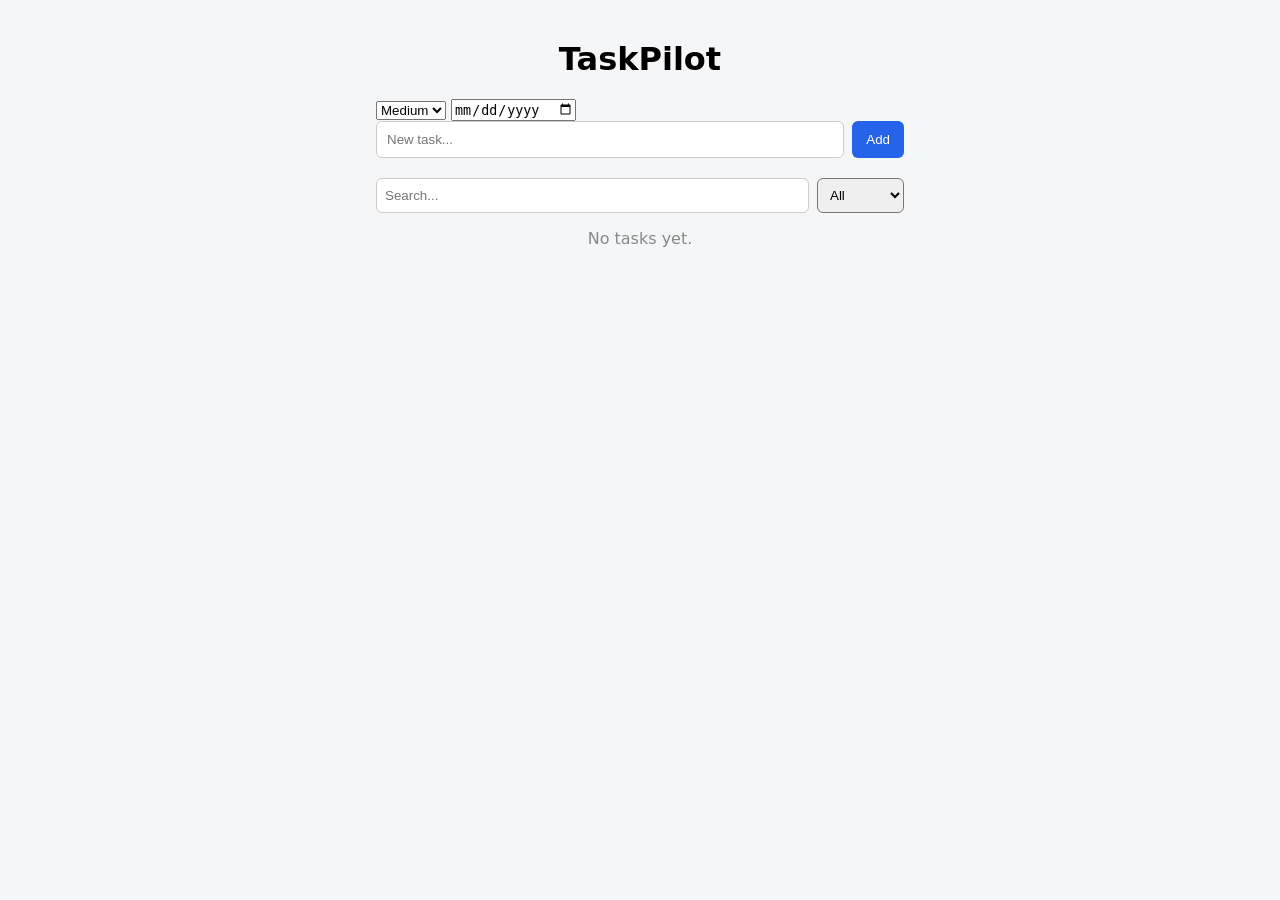
==== frontend/index.html @ f58e78ea "chore: move frontend to project root" ====
<!DOCTYPE html>
<html lang="en">
<head>
  <meta charset="UTF-8">
  <meta name="viewport" content="width=device-width, initial-scale=1.0">
  <title>TaskPilot</title>
  <link rel="stylesheet" href="style.css">
</head>
<body>
  <main class="container">
    <h1>TaskPilot</h1>
    <select id="priority">
        <option value="low">Low</option>
        <option value="medium" selected>Medium</option>
        <option value="high">High</option>
    </select>
    <input id="due" type="date">
    <form id="add-form" class="add-form">
      <input id="title" type="text" placeholder="New task..." required>
      <button type="submit">Add</button>
    </form>
    <div class="toolbar">
      <input id="search" type="text" placeholder="Search...">
      <select id="status">
        <option value="">All</option>
        <option value="pending">Pending</option>
        <option value="done">Done</option>
      </select>
    </div>
    <ul id="task-list" class="task-list"></ul>
    <p id="empty" class="empty">No tasks yet.</p>
  </main>
  <script src="js/api.js"></script>
  <script src="js/app.js"></script>
</body>
</html>
---- frontend/style.css ----
* { box-sizing: border-box; }
body { font-family: system-ui, sans-serif; background: #f4f6f8; margin: 0; }
.container { max-width: 560px; margin: 40px auto; padding: 0 16px; }
h1 { text-align: center; }
.add-form { display: flex; flex-wrap: wrap; gap: 8px; margin-bottom: 20px; }
.badge { font-size: 12px; padding: 2px 8px; border-radius: 999px; text-transform: capitalize; }
.badge.high { background: #fee2e2; color: #b91c1c; }
.badge.medium { background: #fef3c7; color: #b45309; }
.badge.low { background: #dcfce7; color: #15803d; }
small { color: #666; }
.add-form input { flex: 1; padding: 10px; border: 1px solid #ccc; border-radius: 6px; }
button { padding: 10px 14px; border: 0; border-radius: 6px; background: #2563eb; color: #fff; cursor: pointer; }
.task-list { list-style: none; padding: 0; margin: 0; }
.task { display: flex; align-items: center; gap: 10px; background: #fff; padding: 12px; margin-bottom: 8px; border-radius: 8px; }
.task .title { flex: 1; }
.task.done .title { text-decoration: line-through; color: #888; }
.empty { text-align: center; color: #888; }
.toolbar { display: flex; gap: 8px; margin-bottom: 12px; }
.toolbar input { flex: 1; padding: 8px; border: 1px solid #ccc; border-radius: 6px; }
.toolbar select { padding: 8px; border-radius: 6px; }
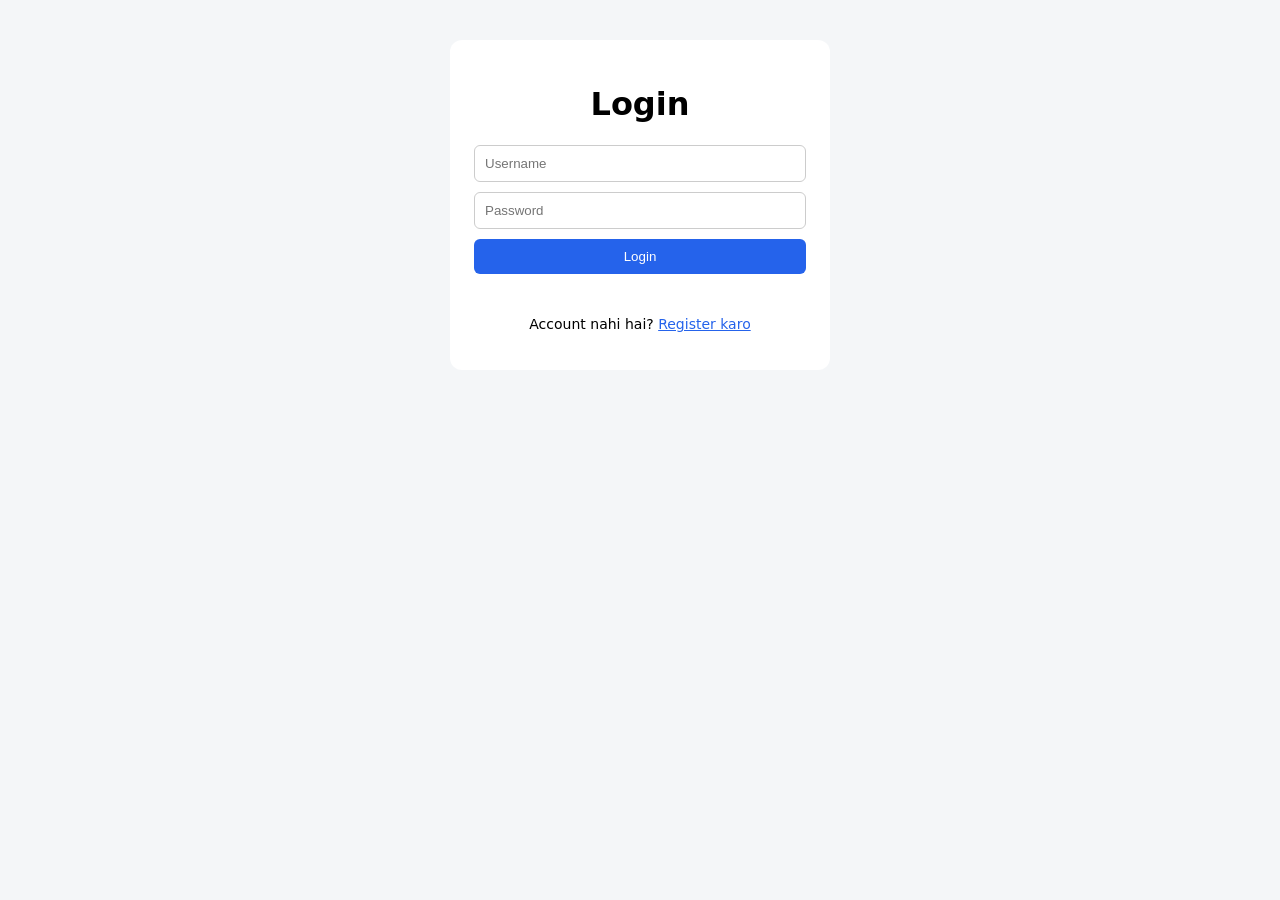
==== commit 70423ab2: "feat(frontend): protect tasks page and add layout" ====
--- a/frontend/index.html
+++ b/frontend/index.html
@@ -8,7 +8,13 @@
 </head>
 <body>
   <main class="container">
-    <h1>TaskPilot</h1>
+        <header class="topbar">
+      <h1>TaskPilot</h1>
+      <div>
+        <span id="user"></span>
+        <button id="logout" type="button">Logout</button>
+      </div>
+    </header>
     <select id="priority">
         <option value="low">Low</option>
         <option value="medium" selected>Medium</option>
@@ -30,6 +36,7 @@
     <ul id="task-list" class="task-list"></ul>
     <p id="empty" class="empty">No tasks yet.</p>
   </main>
+  <script src="js/auth.js"></script>
   <script src="js/api.js"></script>
   <script src="js/app.js"></script>
 </body>
--- a/frontend/style.css
+++ b/frontend/style.css
@@ -17,4 +17,13 @@
 .empty { text-align: center; color: #888; }
 .toolbar { display: flex; gap: 8px; margin-bottom: 12px; }
 .toolbar input { flex: 1; padding: 8px; border: 1px solid #ccc; border-radius: 6px; }
-.toolbar select { padding: 8px; border-radius: 6px; }+.toolbar select { padding: 8px; border-radius: 6px; }
+.auth-card { max-width: 380px; background: #fff; padding: 24px; border-radius: 12px; }
+.auth-form { display: flex; flex-direction: column; gap: 10px; }
+.auth-form input { padding: 10px; border: 1px solid #ccc; border-radius: 6px; }
+.error { color: #b91c1c; font-size: 14px; min-height: 18px; margin: 0; }
+.switch { text-align: center; font-size: 14px; }
+.switch a { color: #2563eb; }
+.topbar { display: flex; justify-content: space-between; align-items: center; }
+.topbar div { display: flex; align-items: center; gap: 10px; }
+#logout { background: #6b7280; padding: 6px 12px; }
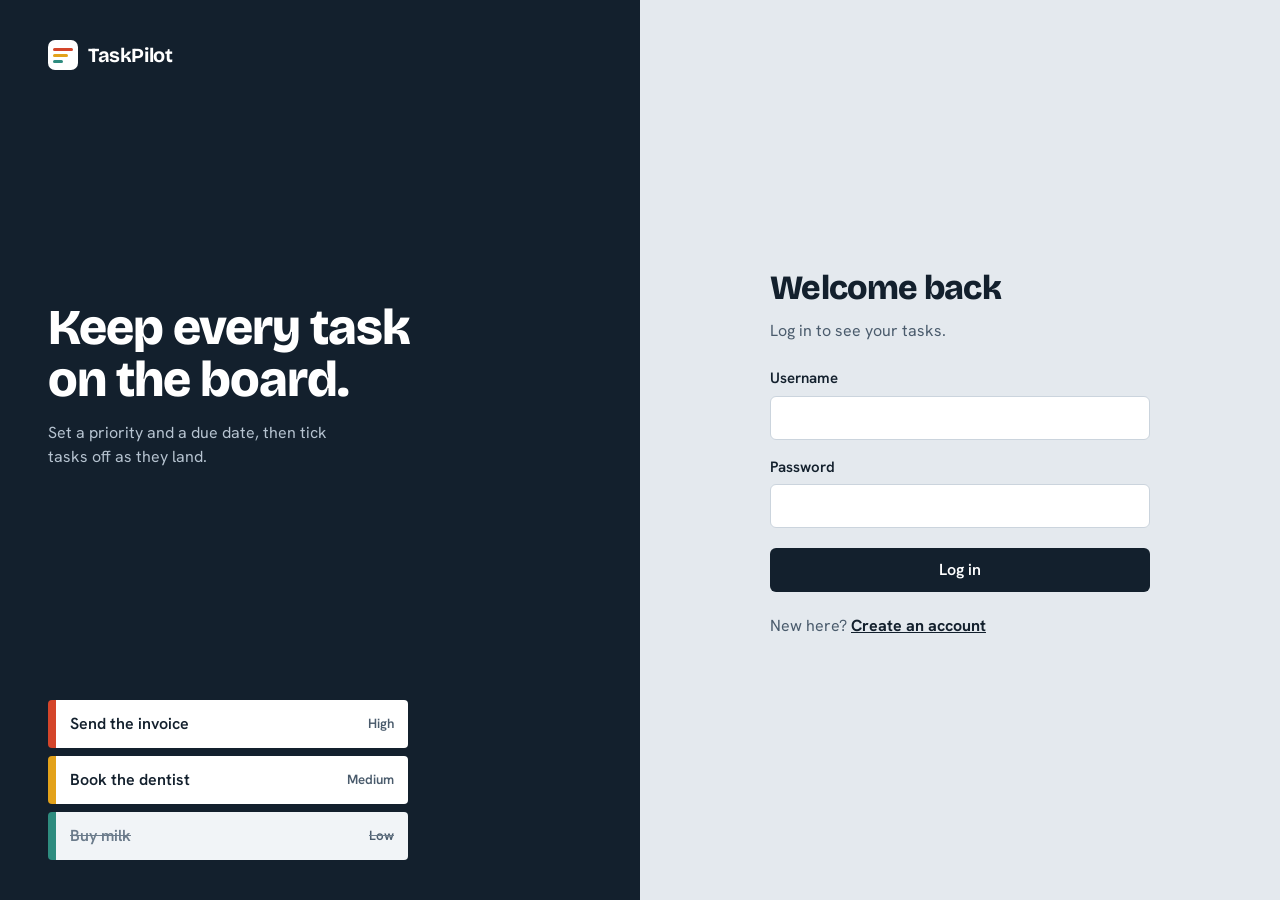
==== commit 0990bb2c: "feat(frontend): redesign UI with flight-strip task list" ====
--- a/frontend/index.html
+++ b/frontend/index.html
@@ -4,40 +4,58 @@
   <meta charset="UTF-8">
   <meta name="viewport" content="width=device-width, initial-scale=1.0">
   <title>TaskPilot</title>
+  <link rel="preconnect" href="https://fonts.googleapis.com">
+  <link rel="preconnect" href="https://fonts.gstatic.com" crossorigin>
+  <link href="https://fonts.googleapis.com/css2?family=Bricolage+Grotesque:opsz,wght@12..96,700;12..96,800&family=Hanken+Grotesk:wght@400;500;600;700&display=swap" rel="stylesheet">
   <link rel="stylesheet" href="style.css">
 </head>
 <body>
   <main class="container">
-        <header class="topbar">
-      <h1>TaskPilot</h1>
-      <div>
+    <header class="topbar">
+      <div class="brand"><span class="mark" aria-hidden="true"><i></i><i></i><i></i></span>TaskPilot</div>
+      <div class="topbar-user">
         <span id="user"></span>
-        <button id="logout" type="button">Logout</button>
+        <button id="logout" class="btn btn-ghost" type="button">Log out</button>
       </div>
     </header>
-    <select id="priority">
+
+    <section class="intro">
+      <h1 id="greeting">Your tasks</h1>
+      <p id="summary" class="summary" aria-live="polite"></p>
+    </section>
+
+    <form id="add-form" class="add-form">
+      <input id="title" class="field" type="text" placeholder="What needs doing?" aria-label="Task title" required>
+      <select id="priority" class="field" aria-label="Priority">
         <option value="low">Low</option>
         <option value="medium" selected>Medium</option>
         <option value="high">High</option>
-    </select>
-    <input id="due" type="date">
-    <form id="add-form" class="add-form">
-      <input id="title" type="text" placeholder="New task..." required>
-      <button type="submit">Add</button>
+      </select>
+      <input id="due" class="field" type="date" aria-label="Due date">
+      <button type="submit" class="btn">Add task</button>
     </form>
+
     <div class="toolbar">
-      <input id="search" type="text" placeholder="Search...">
-      <select id="status">
-        <option value="">All</option>
-        <option value="pending">Pending</option>
-        <option value="done">Done</option>
-      </select>
+      <div class="search-wrap">
+        <svg viewBox="0 0 24 24" fill="none" stroke="currentColor" stroke-width="2" stroke-linecap="round" aria-hidden="true"><circle cx="11" cy="11" r="7"/><path d="M20 20l-3.5-3.5"/></svg>
+        <input id="search" class="field" type="search" placeholder="Search tasks" aria-label="Search tasks">
+      </div>
+      <div class="segmented" role="group" aria-label="Filter by status">
+        <button type="button" data-status="" aria-pressed="true">All</button>
+        <button type="button" data-status="pending" aria-pressed="false">Pending</button>
+        <button type="button" data-status="done" aria-pressed="false">Done</button>
+      </div>
+      <input id="status" type="hidden" value="">
     </div>
+
     <ul id="task-list" class="task-list"></ul>
-    <p id="empty" class="empty">No tasks yet.</p>
+    <p id="empty" class="empty">No tasks yet. Add your first task above.</p>
   </main>
+
+  <div id="toast" class="toast" role="status"></div>
+
   <script src="js/auth.js"></script>
   <script src="js/api.js"></script>
   <script src="js/app.js"></script>
 </body>
-</html>+</html>
--- a/frontend/style.css
+++ b/frontend/style.css
@@ -1,29 +1,367 @@
+/* TaskPilot UI: tasks are drawn as flight strips, one row per task,
+   with a coloured edge for priority. */
+
+:root {
+  --bg: #e4e9ee;
+  --surface: #ffffff;
+  --ink: #13202d;
+  --ink-2: #4a5b6c;
+  --line: #cbd4dd;
+  --navy: #13202d;
+  --navy-2: #1e3042;
+  --high: #d4452a;
+  --high-ink: #a62f18;
+  --high-wash: #fbe9e5;
+  --med: #e3a21a;
+  --med-ink: #7d5200;
+  --low: #2e8c7f;
+  --low-ink: #1c6358;
+  --focus: #2457d6;
+  --radius: 6px;
+  --font-display: "Bricolage Grotesque", "Hanken Grotesk", system-ui, sans-serif;
+  --font-body: "Hanken Grotesk", system-ui, -apple-system, "Segoe UI", sans-serif;
+}
+
 * { box-sizing: border-box; }
-body { font-family: system-ui, sans-serif; background: #f4f6f8; margin: 0; }
-.container { max-width: 560px; margin: 40px auto; padding: 0 16px; }
-h1 { text-align: center; }
-.add-form { display: flex; flex-wrap: wrap; gap: 8px; margin-bottom: 20px; }
-.badge { font-size: 12px; padding: 2px 8px; border-radius: 999px; text-transform: capitalize; }
-.badge.high { background: #fee2e2; color: #b91c1c; }
-.badge.medium { background: #fef3c7; color: #b45309; }
-.badge.low { background: #dcfce7; color: #15803d; }
-small { color: #666; }
-.add-form input { flex: 1; padding: 10px; border: 1px solid #ccc; border-radius: 6px; }
-button { padding: 10px 14px; border: 0; border-radius: 6px; background: #2563eb; color: #fff; cursor: pointer; }
-.task-list { list-style: none; padding: 0; margin: 0; }
-.task { display: flex; align-items: center; gap: 10px; background: #fff; padding: 12px; margin-bottom: 8px; border-radius: 8px; }
-.task .title { flex: 1; }
-.task.done .title { text-decoration: line-through; color: #888; }
-.empty { text-align: center; color: #888; }
-.toolbar { display: flex; gap: 8px; margin-bottom: 12px; }
-.toolbar input { flex: 1; padding: 8px; border: 1px solid #ccc; border-radius: 6px; }
-.toolbar select { padding: 8px; border-radius: 6px; }
-.auth-card { max-width: 380px; background: #fff; padding: 24px; border-radius: 12px; }
-.auth-form { display: flex; flex-direction: column; gap: 10px; }
-.auth-form input { padding: 10px; border: 1px solid #ccc; border-radius: 6px; }
-.error { color: #b91c1c; font-size: 14px; min-height: 18px; margin: 0; }
-.switch { text-align: center; font-size: 14px; }
-.switch a { color: #2563eb; }
-.topbar { display: flex; justify-content: space-between; align-items: center; }
-.topbar div { display: flex; align-items: center; gap: 10px; }
-#logout { background: #6b7280; padding: 6px 12px; }+
+html { -webkit-text-size-adjust: 100%; }
+
+body {
+  margin: 0;
+  background: var(--bg);
+  color: var(--ink);
+  font-family: var(--font-body);
+  font-size: 16px;
+  line-height: 1.5;
+}
+
+h1, h2 { font-family: var(--font-display); margin: 0; letter-spacing: -0.02em; }
+
+button, input, select { font: inherit; color: inherit; }
+
+:focus-visible { outline: 3px solid var(--focus); outline-offset: 2px; }
+
+.container { max-width: 760px; margin: 0 auto; padding: 28px 20px 64px; }
+
+/* ---------- Top bar ---------- */
+
+.topbar {
+  display: flex;
+  align-items: center;
+  justify-content: space-between;
+  gap: 16px;
+  margin-bottom: 36px;
+}
+
+.brand {
+  display: flex;
+  align-items: center;
+  gap: 10px;
+  font-family: var(--font-display);
+  font-weight: 700;
+  font-size: 20px;
+  letter-spacing: -0.02em;
+}
+
+.mark {
+  display: inline-flex;
+  flex-direction: column;
+  justify-content: center;
+  gap: 3px;
+  width: 30px;
+  height: 30px;
+  padding: 6px 5px;
+  background: var(--navy);
+  border-radius: 7px;
+}
+.mark i { display: block; height: 3px; border-radius: 2px; }
+.mark i:nth-child(1) { background: var(--high); width: 100%; }
+.mark i:nth-child(2) { background: var(--med); width: 75%; }
+.mark i:nth-child(3) { background: var(--low); width: 50%; }
+
+.topbar-user { display: flex; align-items: center; gap: 12px; }
+.topbar-user #user { font-weight: 600; color: var(--ink-2); }
+
+/* ---------- Buttons and fields ---------- */
+
+.btn {
+  display: inline-flex;
+  align-items: center;
+  justify-content: center;
+  gap: 8px;
+  min-height: 44px;
+  padding: 0 18px;
+  border: 0;
+  border-radius: var(--radius);
+  background: var(--navy);
+  color: #fff;
+  font-weight: 600;
+  cursor: pointer;
+  transition: background 0.15s;
+}
+.btn:hover { background: var(--navy-2); }
+.btn:disabled { opacity: 0.6; cursor: wait; }
+
+.btn-ghost {
+  min-height: 36px;
+  padding: 0 14px;
+  background: transparent;
+  color: var(--ink);
+  border: 1px solid var(--line);
+}
+.btn-ghost:hover { background: #fff; }
+
+.field {
+  width: 100%;
+  min-height: 44px;
+  padding: 0 12px;
+  border: 1px solid var(--line);
+  border-radius: var(--radius);
+  background: #fff;
+}
+.field::placeholder { color: #6b7b8b; }
+
+/* ---------- Page heading ---------- */
+
+.intro { margin-bottom: 22px; }
+.intro h1 { font-size: clamp(30px, 6vw, 44px); line-height: 1.05; font-weight: 800; }
+.summary { margin: 8px 0 0; color: var(--ink-2); font-size: 17px; }
+.summary b { color: var(--ink); font-weight: 700; }
+.summary .warn { color: var(--high-ink); font-weight: 700; }
+
+/* ---------- Add task ---------- */
+
+.add-form {
+  display: grid;
+  grid-template-columns: 1fr auto auto auto;
+  gap: 10px;
+  padding: 14px;
+  margin-bottom: 28px;
+  background: var(--navy);
+  border-radius: 10px;
+}
+.add-form .field { border-color: transparent; }
+.add-form .btn { background: var(--med); color: var(--navy); }
+.add-form .btn:hover { background: #f0b232; }
+
+/* ---------- Filters ---------- */
+
+.toolbar {
+  display: flex;
+  flex-wrap: wrap;
+  align-items: center;
+  gap: 12px;
+  margin-bottom: 14px;
+}
+
+.search-wrap { position: relative; flex: 1 1 220px; }
+.search-wrap svg {
+  position: absolute;
+  left: 12px;
+  top: 50%;
+  width: 18px;
+  height: 18px;
+  transform: translateY(-50%);
+  color: var(--ink-2);
+  pointer-events: none;
+}
+.search-wrap .field { padding-left: 40px; }
+
+.segmented {
+  display: inline-flex;
+  padding: 3px;
+  background: #d3dae1;
+  border-radius: 8px;
+}
+.segmented button {
+  min-height: 38px;
+  padding: 0 16px;
+  border: 0;
+  border-radius: 6px;
+  background: transparent;
+  color: var(--ink-2);
+  font-weight: 600;
+  cursor: pointer;
+}
+.segmented button[aria-pressed="true"] {
+  background: #fff;
+  color: var(--ink);
+  box-shadow: 0 1px 2px rgba(19, 32, 45, 0.18);
+}
+
+/* ---------- Task strips ---------- */
+
+.task-list { list-style: none; margin: 0; padding: 0; display: grid; gap: 8px; }
+
+.task {
+  --p: var(--med);
+  --p-ink: var(--med-ink);
+  display: grid;
+  grid-template-columns: auto 1fr auto auto auto;
+  align-items: stretch;
+  background: var(--surface);
+  border: 1px solid var(--line);
+  border-left: 8px solid var(--p);
+  border-radius: 4px;
+  min-height: 60px;
+}
+.task.high { --p: var(--high); --p-ink: var(--high-ink); }
+.task.low  { --p: var(--low);  --p-ink: var(--low-ink); }
+
+.task > * { display: flex; align-items: center; }
+
+.task .check-cell { padding: 0 6px 0 16px; }
+.task .title { padding: 12px 16px 12px 8px; font-weight: 600; font-size: 17px; overflow-wrap: anywhere; }
+
+.task .cell {
+  padding: 0 16px;
+  border-left: 1px dashed var(--line);
+  font-size: 14px;
+  color: var(--ink-2);
+  white-space: nowrap;
+}
+.task .cell.priority { color: var(--p-ink); font-weight: 700; text-transform: capitalize; min-width: 86px; }
+.task .cell.due { min-width: 98px; }
+
+.task.overdue .cell.due { background: var(--high-wash); color: var(--high-ink); font-weight: 700; }
+
+.task.done { background: #f1f4f7; }
+.task.done .title { color: #6b7b8b; text-decoration: line-through; font-weight: 500; }
+.task.done .cell.priority { color: #6b7b8b; }
+
+.task .remove {
+  justify-content: center;
+  width: 52px;
+  border: 0;
+  border-left: 1px dashed var(--line);
+  background: transparent;
+  color: var(--ink-2);
+  cursor: pointer;
+}
+.task .remove:hover { background: var(--high-wash); color: var(--high-ink); }
+.task .remove svg { width: 20px; height: 20px; }
+
+/* custom checkbox */
+.task input[type="checkbox"] {
+  appearance: none;
+  -webkit-appearance: none;
+  width: 24px;
+  height: 24px;
+  margin: 0;
+  border: 2px solid var(--ink);
+  border-radius: 5px;
+  background: #fff center / 16px no-repeat;
+  cursor: pointer;
+}
+.task input[type="checkbox"]:checked {
+  background-color: var(--navy);
+  background-image: url("data:image/svg+xml,%3Csvg xmlns='http://www.w3.org/2000/svg' viewBox='0 0 16 16' fill='none' stroke='white' stroke-width='2.4' stroke-linecap='round' stroke-linejoin='round'%3E%3Cpath d='M3 8.5l3.2 3.2L13 4.8'/%3E%3C/svg%3E");
+}
+
+/* one page-load moment: strips settle in once */
+.task.enter { animation: settle 0.38s ease-out both; animation-delay: calc(var(--i, 0) * 45ms); }
+@keyframes settle {
+  from { opacity: 0; transform: translateX(-14px); }
+  to   { opacity: 1; transform: none; }
+}
+
+.empty {
+  margin: 28px 0 0;
+  padding: 28px 20px;
+  text-align: center;
+  color: var(--ink-2);
+  border: 2px dashed var(--line);
+  border-radius: 8px;
+}
+
+/* ---------- Toast ---------- */
+
+.toast {
+  position: fixed;
+  left: 50%;
+  bottom: 24px;
+  transform: translate(-50%, 20px);
+  max-width: calc(100% - 32px);
+  padding: 12px 18px;
+  background: var(--navy);
+  color: #fff;
+  border-radius: 8px;
+  opacity: 0;
+  pointer-events: none;
+  transition: opacity 0.2s, transform 0.2s;
+}
+.toast.show { opacity: 1; transform: translate(-50%, 0); }
+
+/* ---------- Login and register ---------- */
+
+.auth-body { min-height: 100vh; display: grid; grid-template-columns: 1fr 1fr; }
+
+.auth-aside {
+  display: flex;
+  flex-direction: column;
+  justify-content: space-between;
+  gap: 40px;
+  padding: 40px 48px;
+  background: var(--navy);
+  color: #fff;
+}
+.auth-aside .brand { color: #fff; }
+.auth-aside .mark { background: #fff; }
+.auth-aside h2 { font-size: clamp(32px, 4vw, 50px); line-height: 1.05; font-weight: 800; max-width: 13ch; }
+.auth-aside p { margin: 14px 0 0; color: #b6c3d0; max-width: 34ch; }
+
+.sample-strips { display: grid; gap: 8px; max-width: 360px; }
+.sample {
+  display: flex;
+  align-items: center;
+  gap: 12px;
+  padding: 12px 14px;
+  background: #fff;
+  color: var(--ink);
+  border-left: 8px solid var(--c);
+  border-radius: 4px;
+  font-weight: 600;
+}
+.sample small { margin-left: auto; color: var(--ink-2); font-weight: 600; }
+.sample.s-done { color: #6b7b8b; text-decoration: line-through; background: #f1f4f7; }
+.sample.s1 { --c: var(--high); }
+.sample.s2 { --c: var(--med); }
+.sample.s3 { --c: var(--low); }
+
+.auth-main { display: flex; align-items: center; justify-content: center; padding: 32px 20px; }
+.auth-card { width: 100%; max-width: 380px; }
+.auth-card h1 { font-size: 34px; font-weight: 800; }
+.auth-card .lead { margin: 6px 0 24px; color: var(--ink-2); }
+
+.auth-form { display: grid; gap: 16px; }
+.auth-form label { display: grid; gap: 6px; font-weight: 600; font-size: 15px; }
+.auth-form .btn { width: 100%; margin-top: 4px; }
+
+.error:empty { display: none; }
+.error { min-height: 22px; margin: 0; color: var(--high-ink); font-weight: 600; font-size: 15px; }
+
+.switch { margin: 22px 0 0; color: var(--ink-2); }
+.switch a { color: var(--ink); font-weight: 700; }
+
+/* ---------- Small screens ---------- */
+
+@media (max-width: 720px) {
+  .add-form { grid-template-columns: 1fr 1fr; }
+  .add-form #title { grid-column: 1 / -1; }
+  .add-form .btn { grid-column: 1 / -1; }
+
+  .task { grid-template-columns: auto 1fr auto 52px; }
+  .task .title { grid-column: 2 / 4; }
+  .task .remove { grid-column: 4; grid-row: 1; border-left: 0; }
+  .task .cell.priority { grid-column: 1 / 3; grid-row: 2; border-top: 1px dashed var(--line); border-left: 0; padding: 8px 16px; min-width: 0; }
+  .task .cell.due { grid-column: 3 / 5; grid-row: 2; justify-content: flex-end; border-top: 1px dashed var(--line); padding: 8px 16px; min-width: 0; }
+
+  .auth-body { grid-template-columns: 1fr; }
+  .auth-aside { display: none; }
+  .auth-main { min-height: 100vh; }
+}
+
+@media (prefers-reduced-motion: reduce) {
+  .task.enter { animation: none; }
+  .toast, .btn { transition: none; }
+}
